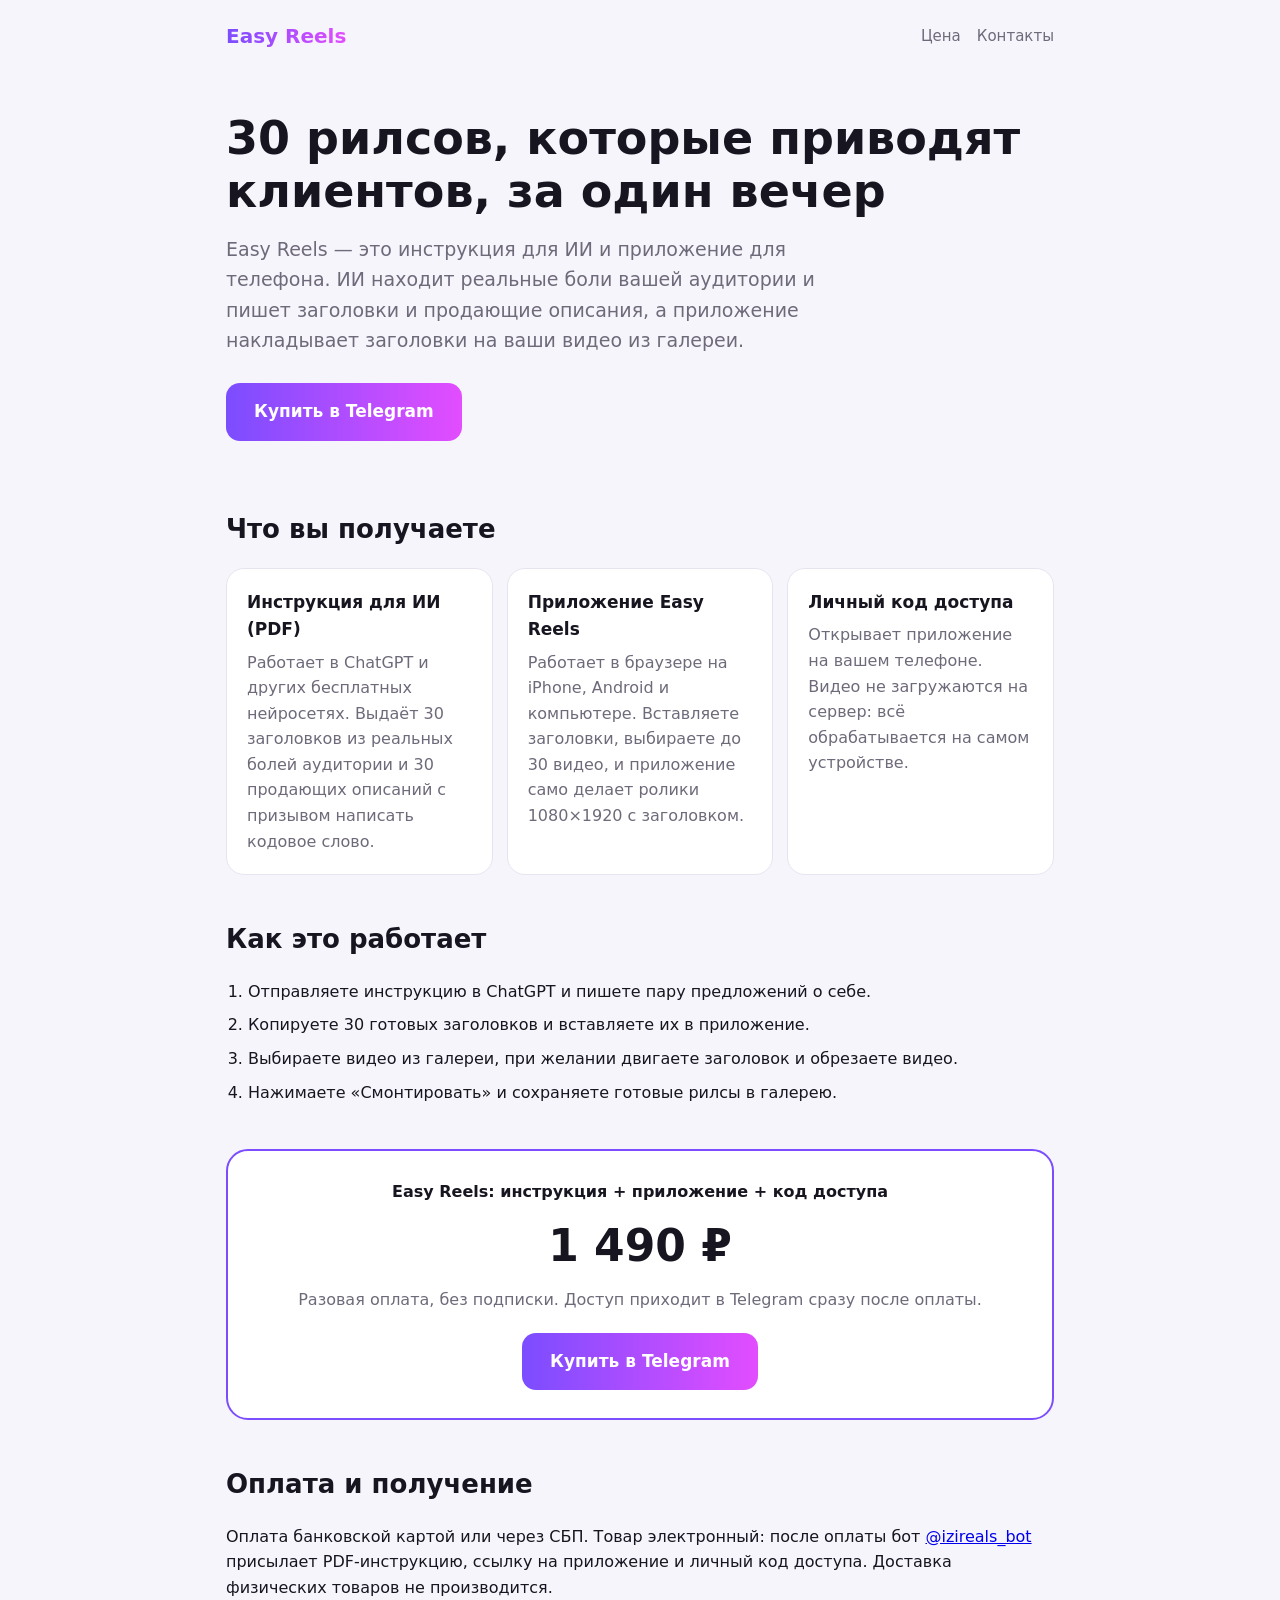
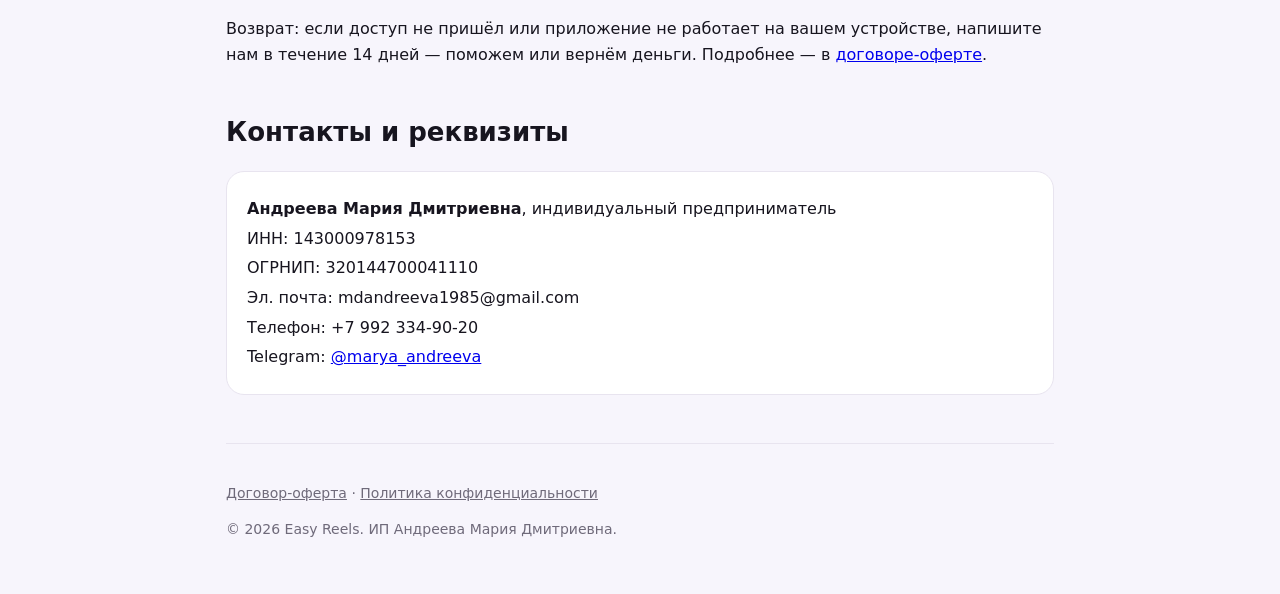
==== index.html @ b7deb2d3 "Сайт Easy Reels: главная, оферта, политика конфиденциальности Co-Authored-By: Claude Opus 5.5 <norep" ====
<!doctype html>
<html lang="ru">
<head>
<meta charset="utf-8">
<meta name="viewport" content="width=device-width,initial-scale=1">
<title>Easy Reels — 30 рилсов с заголовками прямо на телефоне</title>
<meta name="description" content="Инструкция для ИИ, которая пишет 30 заголовков и продающих описаний для Reels, и приложение, которое накладывает заголовки на ваши видео прямо на телефоне.">
<link rel="stylesheet" href="style.css">
</head>
<body>
<div class="wrap">
<header>
  <a class="logo" href="./"><span>Easy Reels</span></a>
  <nav><a href="#price">Цена</a><a href="#contacts">Контакты</a></nav>
</header>

<div class="hero">
  <h1>30 рилсов, которые приводят клиентов, за один вечер</h1>
  <p class="lead">Easy Reels — это инструкция для ИИ и приложение для телефона. ИИ находит реальные боли вашей аудитории и пишет заголовки и продающие описания, а приложение накладывает заголовки на ваши видео из галереи.</p>
  <a class="btn" href="https://t.me/izireals_bot?start=site">Купить в Telegram</a>
</div>

<section>
  <h2>Что вы получаете</h2>
  <div class="grid">
    <div class="card"><b>Инструкция для ИИ (PDF)</b><p>Работает в ChatGPT и других бесплатных нейросетях. Выдаёт 30 заголовков из реальных болей аудитории и 30 продающих описаний с призывом написать кодовое слово.</p></div>
    <div class="card"><b>Приложение Easy Reels</b><p>Работает в браузере на iPhone, Android и компьютере. Вставляете заголовки, выбираете до 30 видео, и приложение само делает ролики 1080×1920 с заголовком.</p></div>
    <div class="card"><b>Личный код доступа</b><p>Открывает приложение на вашем телефоне. Видео не загружаются на сервер: всё обрабатывается на самом устройстве.</p></div>
  </div>
</section>

<section>
  <h2>Как это работает</h2>
  <ol class="steps">
    <li>Отправляете инструкцию в ChatGPT и пишете пару предложений о себе.</li>
    <li>Копируете 30 готовых заголовков и вставляете их в приложение.</li>
    <li>Выбираете видео из галереи, при желании двигаете заголовок и обрезаете видео.</li>
    <li>Нажимаете «Смонтировать» и сохраняете готовые рилсы в галерею.</li>
  </ol>
</section>

<section id="price">
  <div class="price">
    <b>Easy Reels: инструкция + приложение + код доступа</b>
    <div class="sum">1 490 ₽</div>
    <p>Разовая оплата, без подписки. Доступ приходит в Telegram сразу после оплаты.</p>
    <a class="btn" href="https://t.me/izireals_bot?start=site">Купить в Telegram</a>
  </div>
</section>

<section>
  <h2>Оплата и получение</h2>
  <p>Оплата банковской картой или через СБП. Товар электронный: после оплаты бот <a href="https://t.me/izireals_bot">@izireals_bot</a> присылает PDF-инструкцию, ссылку на приложение и личный код доступа. Доставка физических товаров не производится.</p>
  <p>Возврат: если доступ не пришёл или приложение не работает на вашем устройстве, напишите нам в течение 14 дней — поможем или вернём деньги. Подробнее — в <a href="oferta.html">договоре-оферте</a>.</p>
</section>

<section id="contacts">
  <h2>Контакты и реквизиты</h2>
  <div class="req">
    <p><b>Андреева Мария Дмитриевна</b>, индивидуальный предприниматель</p>
    <p>ИНН: 143000978153</p>
    <p>ОГРНИП: 320144700041110</p>
    <p>Эл. почта: mdandreeva1985@gmail.com</p>
    <p>Телефон: +7 992 334-90-20</p>
    <p>Telegram: <a href="https://t.me/marya_andreeva">@marya_andreeva</a></p>
  </div>
</section>

<footer>
  <p><a href="oferta.html">Договор-оферта</a> · <a href="privacy.html">Политика конфиденциальности</a></p>
  <p>© 2026 Easy Reels. ИП Андреева Мария Дмитриевна.</p>
</footer>
</div>
</body>
</html>
---- style.css ----
:root{--bg:#f7f5fc;--card:#fff;--ink:#17151f;--muted:#6f6a7a;--line:#e8e4ef;--a1:#7b4dff;--a2:#e24dff}
@media (prefers-color-scheme:dark){:root{--bg:#121116;--card:#1d1b23;--ink:#f3f1f7;--muted:#a19cab;--line:#2d2a33}}
*{box-sizing:border-box}
body{margin:0;background:var(--bg);color:var(--ink);font:16px/1.6 system-ui,-apple-system,"Segoe UI",Roboto,sans-serif}
.wrap{max-width:860px;margin:0 auto;padding:0 16px}
header{padding:20px 0;display:flex;justify-content:space-between;align-items:center;gap:12px}
.logo{font-weight:800;font-size:20px;text-decoration:none;color:var(--ink)}
.logo span{background:linear-gradient(90deg,var(--a1),var(--a2));-webkit-background-clip:text;background-clip:text;color:transparent}
nav a{color:var(--muted);text-decoration:none;margin-left:16px;font-size:15px}
.hero{padding:40px 0 24px}
h1{font-size:clamp(30px,6vw,46px);line-height:1.15;margin:0 0 16px}
.lead{font-size:19px;color:var(--muted);max-width:640px;margin:0 0 28px}
.btn{display:inline-block;background:linear-gradient(90deg,var(--a1),var(--a2));color:#fff;text-decoration:none;font-weight:700;padding:15px 28px;border-radius:14px;font-size:17px}
section{margin:44px 0}
h2{font-size:26px;margin:0 0 18px}
.grid{display:grid;grid-template-columns:repeat(auto-fit,minmax(240px,1fr));gap:14px}
.card{background:var(--card);border:1px solid var(--line);border-radius:18px;padding:20px}
.card b{display:block;font-size:17px;margin-bottom:6px}
.card p{margin:0;color:var(--muted)}
ol.steps{padding-left:22px}
ol.steps li{margin-bottom:8px}
.price{background:var(--card);border:2px solid var(--a1);border-radius:22px;padding:28px;text-align:center}
.price .sum{font-size:44px;font-weight:800;margin:6px 0}
.price p{color:var(--muted);margin:0 0 20px}
.req{background:var(--card);border:1px solid var(--line);border-radius:18px;padding:20px}
.req p{margin:4px 0}
footer{border-top:1px solid var(--line);margin-top:48px;padding:24px 0 40px;color:var(--muted);font-size:14px}
footer a{color:var(--muted)}
.doc h1{font-size:30px}
.doc h2{font-size:20px;margin-top:28px}
.doc p,.doc li{color:var(--ink)}
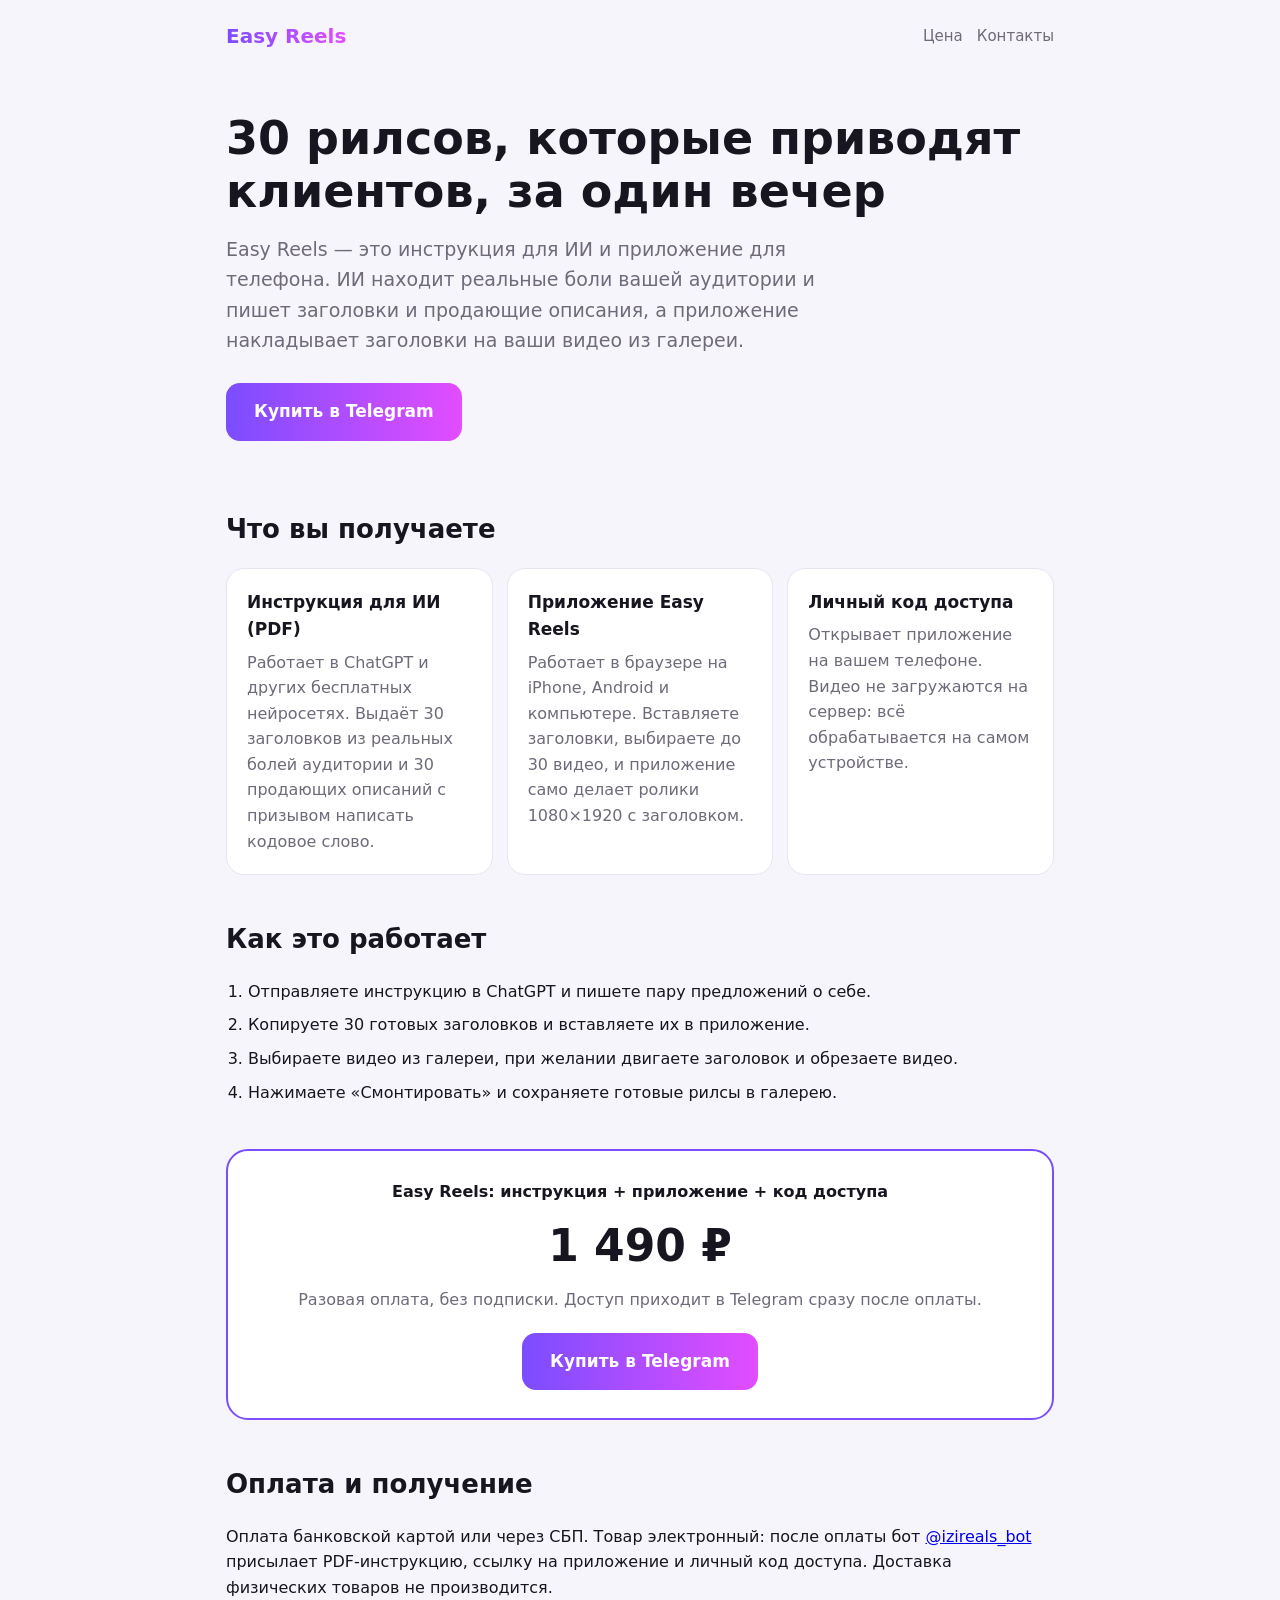
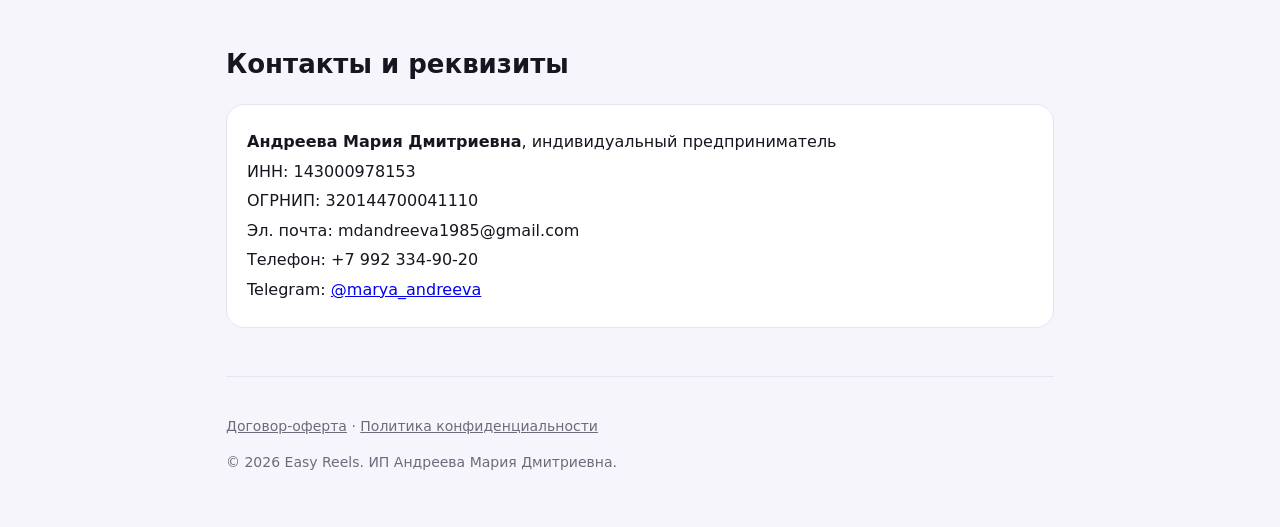
==== commit 371c4c13: "Убран раздел о возврате Co-Authored-By: Claude Opus 5.5 <noreply@anthropic.com>" ====
--- a/index.html
+++ b/index.html
@@ -51,7 +51,6 @@
 <section>
   <h2>Оплата и получение</h2>
   <p>Оплата банковской картой или через СБП. Товар электронный: после оплаты бот <a href="https://t.me/izireals_bot">@izireals_bot</a> присылает PDF-инструкцию, ссылку на приложение и личный код доступа. Доставка физических товаров не производится.</p>
-  <p>Возврат: если доступ не пришёл или приложение не работает на вашем устройстве, напишите нам в течение 14 дней — поможем или вернём деньги. Подробнее — в <a href="oferta.html">договоре-оферте</a>.</p>
 </section>
 
 <section id="contacts">
--- a/style.css
+++ b/style.css
@@ -4,9 +4,10 @@
 body{margin:0;background:var(--bg);color:var(--ink);font:16px/1.6 system-ui,-apple-system,"Segoe UI",Roboto,sans-serif}
 .wrap{max-width:860px;margin:0 auto;padding:0 16px}
 header{padding:20px 0;display:flex;justify-content:space-between;align-items:center;gap:12px}
-.logo{font-weight:800;font-size:20px;text-decoration:none;color:var(--ink)}
+.logo{white-space:nowrap;font-weight:800;font-size:20px;text-decoration:none;color:var(--ink)}
 .logo span{background:linear-gradient(90deg,var(--a1),var(--a2));-webkit-background-clip:text;background-clip:text;color:transparent}
-nav a{color:var(--muted);text-decoration:none;margin-left:16px;font-size:15px}
+nav{white-space:nowrap}
+nav a{color:var(--muted);text-decoration:none;margin-left:14px;font-size:15px}
 .hero{padding:40px 0 24px}
 h1{font-size:clamp(30px,6vw,46px);line-height:1.15;margin:0 0 16px}
 .lead{font-size:19px;color:var(--muted);max-width:640px;margin:0 0 28px}
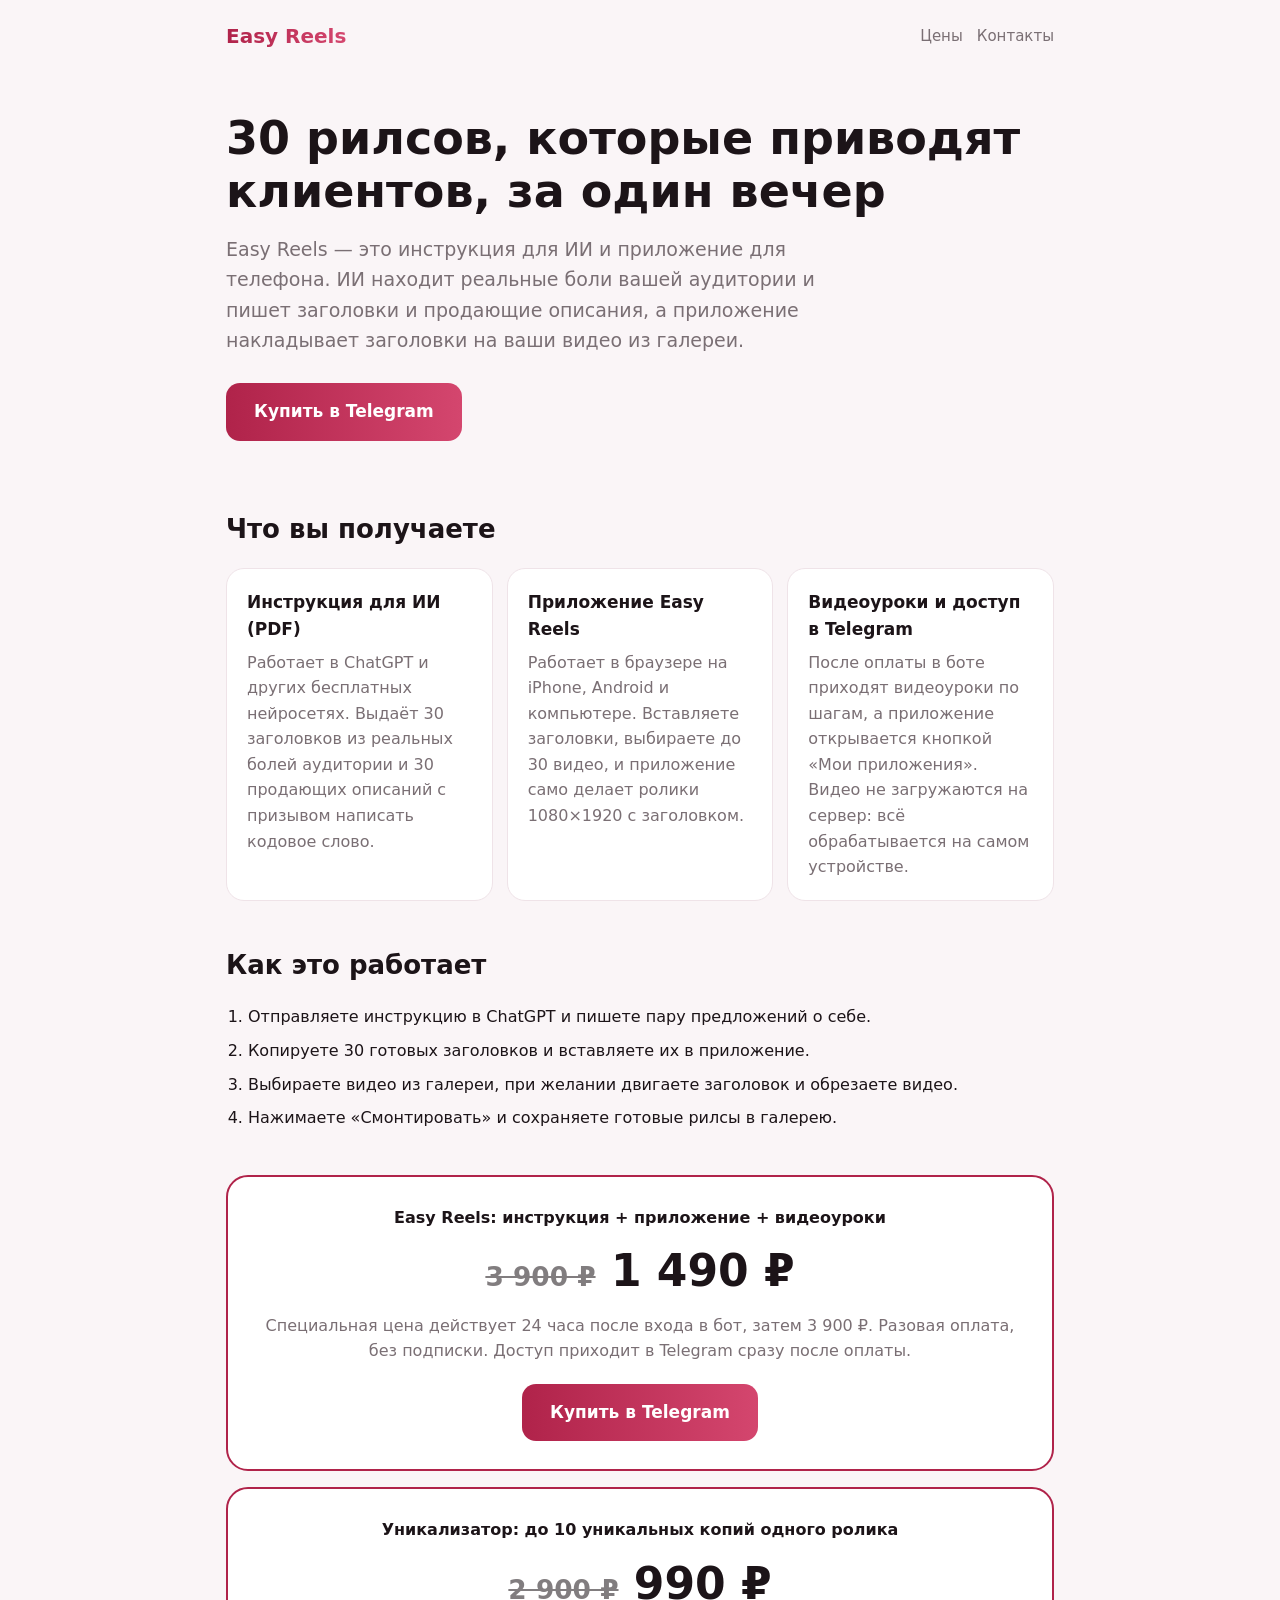
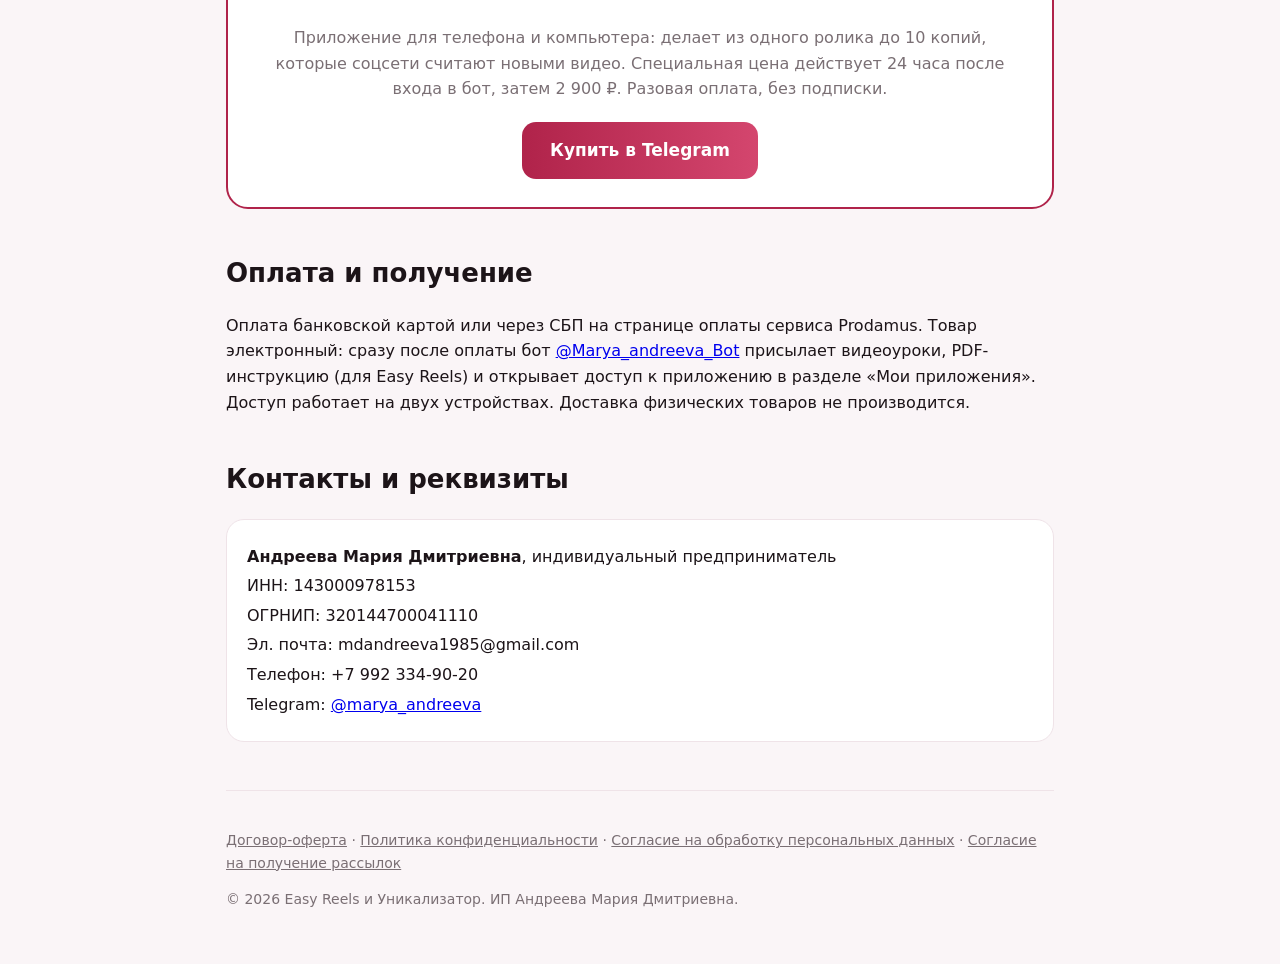
==== commit f0cf650d: "Сайт: новый бот, обе цены, оферта Prodamus, ссылки на документы" ====
--- a/index.html
+++ b/index.html
@@ -11,13 +11,13 @@
 <div class="wrap">
 <header>
   <a class="logo" href="./"><span>Easy Reels</span></a>
-  <nav><a href="#price">Цена</a><a href="#contacts">Контакты</a></nav>
+  <nav><a href="#price">Цены</a><a href="#contacts">Контакты</a></nav>
 </header>
 
 <div class="hero">
   <h1>30 рилсов, которые приводят клиентов, за один вечер</h1>
   <p class="lead">Easy Reels — это инструкция для ИИ и приложение для телефона. ИИ находит реальные боли вашей аудитории и пишет заголовки и продающие описания, а приложение накладывает заголовки на ваши видео из галереи.</p>
-  <a class="btn" href="https://t.me/izireals_bot?start=site">Купить в Telegram</a>
+  <a class="btn" href="https://t.me/Marya_andreeva_Bot?start=site">Купить в Telegram</a>
 </div>
 
 <section>
@@ -25,7 +25,7 @@
   <div class="grid">
     <div class="card"><b>Инструкция для ИИ (PDF)</b><p>Работает в ChatGPT и других бесплатных нейросетях. Выдаёт 30 заголовков из реальных болей аудитории и 30 продающих описаний с призывом написать кодовое слово.</p></div>
     <div class="card"><b>Приложение Easy Reels</b><p>Работает в браузере на iPhone, Android и компьютере. Вставляете заголовки, выбираете до 30 видео, и приложение само делает ролики 1080×1920 с заголовком.</p></div>
-    <div class="card"><b>Личный код доступа</b><p>Открывает приложение на вашем телефоне. Видео не загружаются на сервер: всё обрабатывается на самом устройстве.</p></div>
+    <div class="card"><b>Видеоуроки и доступ в Telegram</b><p>После оплаты в боте приходят видеоуроки по шагам, а приложение открывается кнопкой «Мои приложения». Видео не загружаются на сервер: всё обрабатывается на самом устройстве.</p></div>
   </div>
 </section>
 
@@ -41,16 +41,22 @@
 
 <section id="price">
   <div class="price">
-    <b>Easy Reels: инструкция + приложение + код доступа</b>
-    <div class="sum">1 490 ₽</div>
-    <p>Разовая оплата, без подписки. Доступ приходит в Telegram сразу после оплаты.</p>
-    <a class="btn" href="https://t.me/izireals_bot?start=site">Купить в Telegram</a>
+    <b>Easy Reels: инструкция + приложение + видеоуроки</b>
+    <div class="sum"><s style="opacity:.55;font-size:.6em">3 900 ₽</s> 1 490 ₽</div>
+    <p>Специальная цена действует 24 часа после входа в бот, затем 3 900 ₽. Разовая оплата, без подписки. Доступ приходит в Telegram сразу после оплаты.</p>
+    <a class="btn" href="https://t.me/Marya_andreeva_Bot?start=site">Купить в Telegram</a>
+  </div>
+  <div class="price" style="margin-top:16px">
+    <b>Уникализатор: до 10 уникальных копий одного ролика</b>
+    <div class="sum"><s style="opacity:.55;font-size:.6em">2 900 ₽</s> 990 ₽</div>
+    <p>Приложение для телефона и компьютера: делает из одного ролика до 10 копий, которые соцсети считают новыми видео. Специальная цена действует 24 часа после входа в бот, затем 2 900 ₽. Разовая оплата, без подписки.</p>
+    <a class="btn" href="https://t.me/Marya_andreeva_Bot?start=uniq">Купить в Telegram</a>
   </div>
 </section>
 
 <section>
   <h2>Оплата и получение</h2>
-  <p>Оплата банковской картой или через СБП. Товар электронный: после оплаты бот <a href="https://t.me/izireals_bot">@izireals_bot</a> присылает PDF-инструкцию, ссылку на приложение и личный код доступа. Доставка физических товаров не производится.</p>
+  <p>Оплата банковской картой или через СБП на странице оплаты сервиса Prodamus. Товар электронный: сразу после оплаты бот <a href="https://t.me/Marya_andreeva_Bot">@Marya_andreeva_Bot</a> присылает видеоуроки, PDF-инструкцию (для Easy Reels) и открывает доступ к приложению в разделе «Мои приложения». Доступ работает на двух устройствах. Доставка физических товаров не производится.</p>
 </section>
 
 <section id="contacts">
@@ -66,8 +72,8 @@
 </section>
 
 <footer>
-  <p><a href="oferta.html">Договор-оферта</a> · <a href="privacy.html">Политика конфиденциальности</a></p>
-  <p>© 2026 Easy Reels. ИП Андреева Мария Дмитриевна.</p>
+  <p><a href="oferta.html">Договор-оферта</a> · <a href="https://mdandreeva1985.github.io/maria-andreeva/politika.html">Политика конфиденциальности</a> · <a href="https://mdandreeva1985.github.io/maria-andreeva/soglasie.html">Согласие на обработку персональных данных</a> · <a href="https://mdandreeva1985.github.io/maria-andreeva/rassylka.html">Согласие на получение рассылок</a></p>
+  <p>© 2026 Easy Reels и Уникализатор. ИП Андреева Мария Дмитриевна.</p>
 </footer>
 </div>
 </body>
--- a/style.css
+++ b/style.css
@@ -1,4 +1,4 @@
-:root{--bg:#f7f5fc;--card:#fff;--ink:#17151f;--muted:#6f6a7a;--line:#e8e4ef;--a1:#7b4dff;--a2:#e24dff}
+:root{--bg:#faf5f7;--card:#fff;--ink:#1c1418;--muted:#7a6f74;--line:#efe3e8;--a1:#B0234A;--a2:#D4466E}
 @media (prefers-color-scheme:dark){:root{--bg:#121116;--card:#1d1b23;--ink:#f3f1f7;--muted:#a19cab;--line:#2d2a33}}
 *{box-sizing:border-box}
 body{margin:0;background:var(--bg);color:var(--ink);font:16px/1.6 system-ui,-apple-system,"Segoe UI",Roboto,sans-serif}
